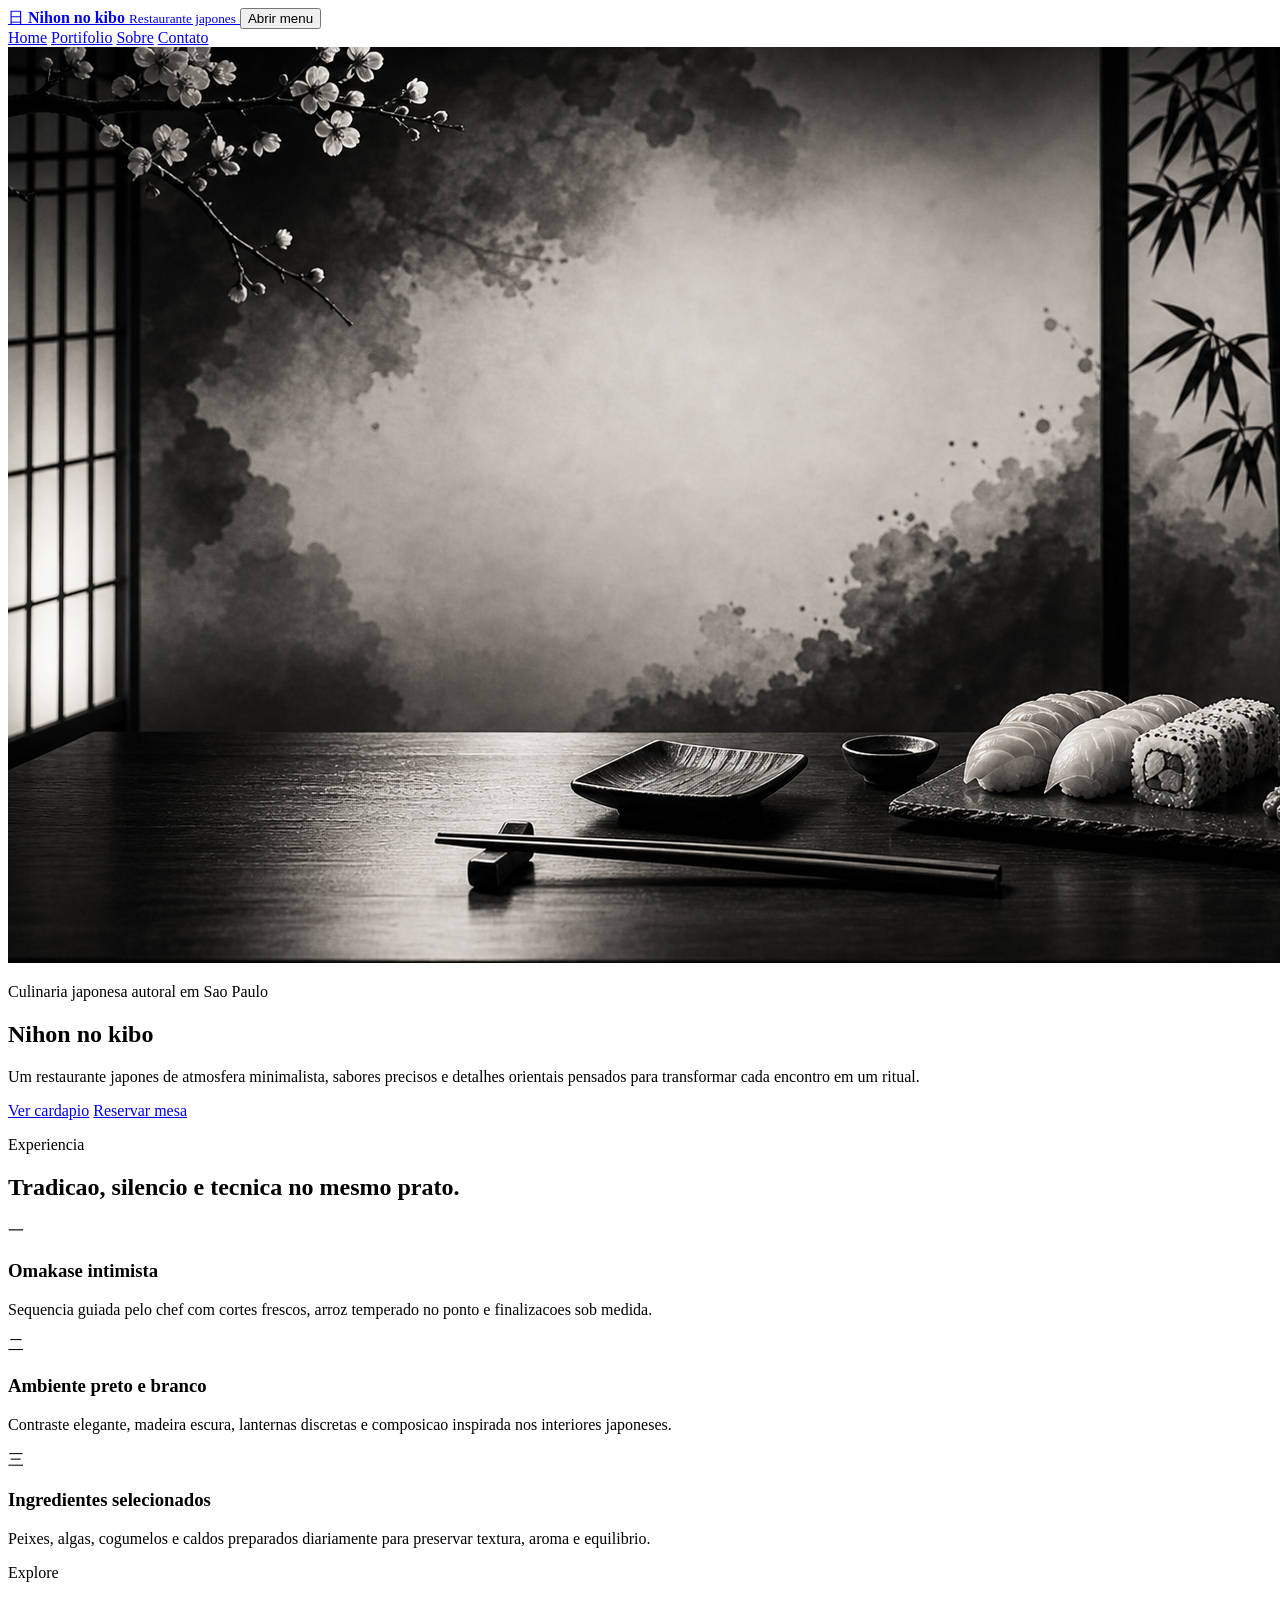
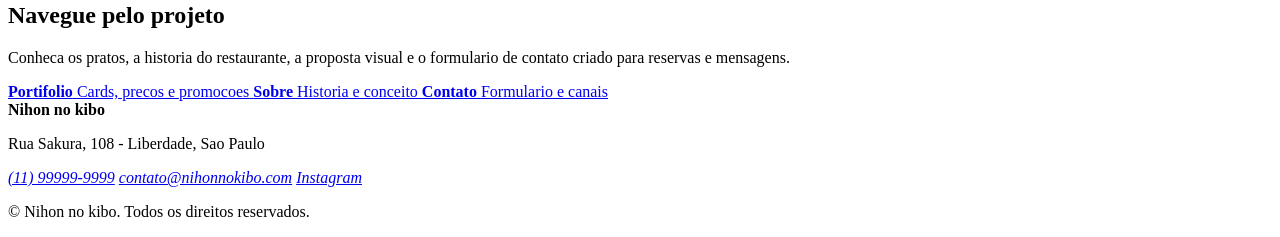
==== index.html @ 6f5127ec "feat: adiciona home semantica do restaurante" ====
<!DOCTYPE html>
<html lang="pt-BR">
<head>
  <meta charset="UTF-8">
  <meta name="viewport" content="width=device-width, initial-scale=1.0">
  <meta name="description" content="Nihon no kibo, restaurante japones com culinaria autoral, ambiente preto e branco e detalhes orientais.">
  <title>Nihon no kibo | Restaurante Japones</title>
  <link rel="preconnect" href="https://fonts.googleapis.com">
  <link rel="preconnect" href="https://fonts.gstatic.com" crossorigin>
  <link href="https://fonts.googleapis.com/css2?family=Inter:wght@400;500;600;700;800&family=Noto+Serif+JP:wght@600;700&display=swap" rel="stylesheet">
  <link rel="stylesheet" href="src/css/estilo.css">
</head>
<body>
  <header class="site-header" data-header>
    <a class="brand" href="index.html" aria-label="Pagina inicial Nihon no kibo">
      <span class="brand-mark" aria-hidden="true">日</span>
      <span>
        <strong>Nihon no kibo</strong>
        <small>Restaurante japones</small>
      </span>
    </a>

    <button class="menu-toggle" type="button" aria-expanded="false" aria-controls="primary-navigation" data-menu-toggle>
      <span class="sr-only">Abrir menu</span>
      <span></span>
      <span></span>
      <span></span>
    </button>

    <nav class="primary-nav" id="primary-navigation" aria-label="Navegacao principal" data-nav>
      <a href="index.html" data-nav-link>Home</a>
      <a href="pages/portifolio.html" data-nav-link>Portifolio</a>
      <a href="pages/sobre.html" data-nav-link>Sobre</a>
      <a href="pages/contato.html" data-nav-link>Contato</a>
    </nav>
  </header>

  <main>
    <section class="hero" aria-labelledby="hero-title">
      <img class="hero-media" src="src/assets/img/nihon-hero.png" alt="Mesa elegante de restaurante japones em preto e branco com sushi, hashi e lanternas orientais.">
      <div class="hero-overlay" aria-hidden="true"></div>
      <div class="hero-content">
        <p class="eyebrow">Culinaria japonesa autoral em Sao Paulo</p>
        <h1 id="hero-title">Nihon no kibo</h1>
        <p>Um restaurante japones de atmosfera minimalista, sabores precisos e detalhes orientais pensados para transformar cada encontro em um ritual.</p>
        <div class="hero-actions" aria-label="Acoes principais">
          <a class="button button-light" href="pages/portifolio.html">Ver cardapio</a>
          <a class="button button-outline" href="pages/contato.html">Reservar mesa</a>
        </div>
      </div>
    </section>

    <section class="section intro-section" aria-labelledby="intro-title">
      <div class="section-heading">
        <p class="eyebrow">Experiencia</p>
        <h2 id="intro-title">Tradicao, silencio e tecnica no mesmo prato.</h2>
      </div>
      <div class="feature-grid">
        <article class="feature-card">
          <span aria-hidden="true">一</span>
          <h3>Omakase intimista</h3>
          <p>Sequencia guiada pelo chef com cortes frescos, arroz temperado no ponto e finalizacoes sob medida.</p>
        </article>
        <article class="feature-card">
          <span aria-hidden="true">二</span>
          <h3>Ambiente preto e branco</h3>
          <p>Contraste elegante, madeira escura, lanternas discretas e composicao inspirada nos interiores japoneses.</p>
        </article>
        <article class="feature-card">
          <span aria-hidden="true">三</span>
          <h3>Ingredientes selecionados</h3>
          <p>Peixes, algas, cogumelos e caldos preparados diariamente para preservar textura, aroma e equilibrio.</p>
        </article>
      </div>
    </section>

    <section class="section split-section" aria-labelledby="home-navigation-title">
      <div>
        <p class="eyebrow">Explore</p>
        <h2 id="home-navigation-title">Navegue pelo projeto</h2>
        <p>Conheca os pratos, a historia do restaurante, a proposta visual e o formulario de contato criado para reservas e mensagens.</p>
      </div>
      <div class="quick-links">
        <a href="pages/portifolio.html">
          <strong>Portifolio</strong>
          <span>Cards, precos e promocoes</span>
        </a>
        <a href="pages/sobre.html">
          <strong>Sobre</strong>
          <span>Historia e conceito</span>
        </a>
        <a href="pages/contato.html">
          <strong>Contato</strong>
          <span>Formulario e canais</span>
        </a>
      </div>
    </section>
  </main>

  <footer class="site-footer">
    <div>
      <strong>Nihon no kibo</strong>
      <p>Rua Sakura, 108 - Liberdade, Sao Paulo</p>
    </div>
    <address>
      <a href="tel:+5511999999999">(11) 99999-9999</a>
      <a href="mailto:contato@nihonnokibo.com">contato@nihonnokibo.com</a>
      <a href="https://www.instagram.com/" target="_blank" rel="noreferrer">Instagram</a>
    </address>
    <p>&copy; <span data-year></span> Nihon no kibo. Todos os direitos reservados.</p>
  </footer>

  <script src="src/js/script.js"></script>
</body>
</html>
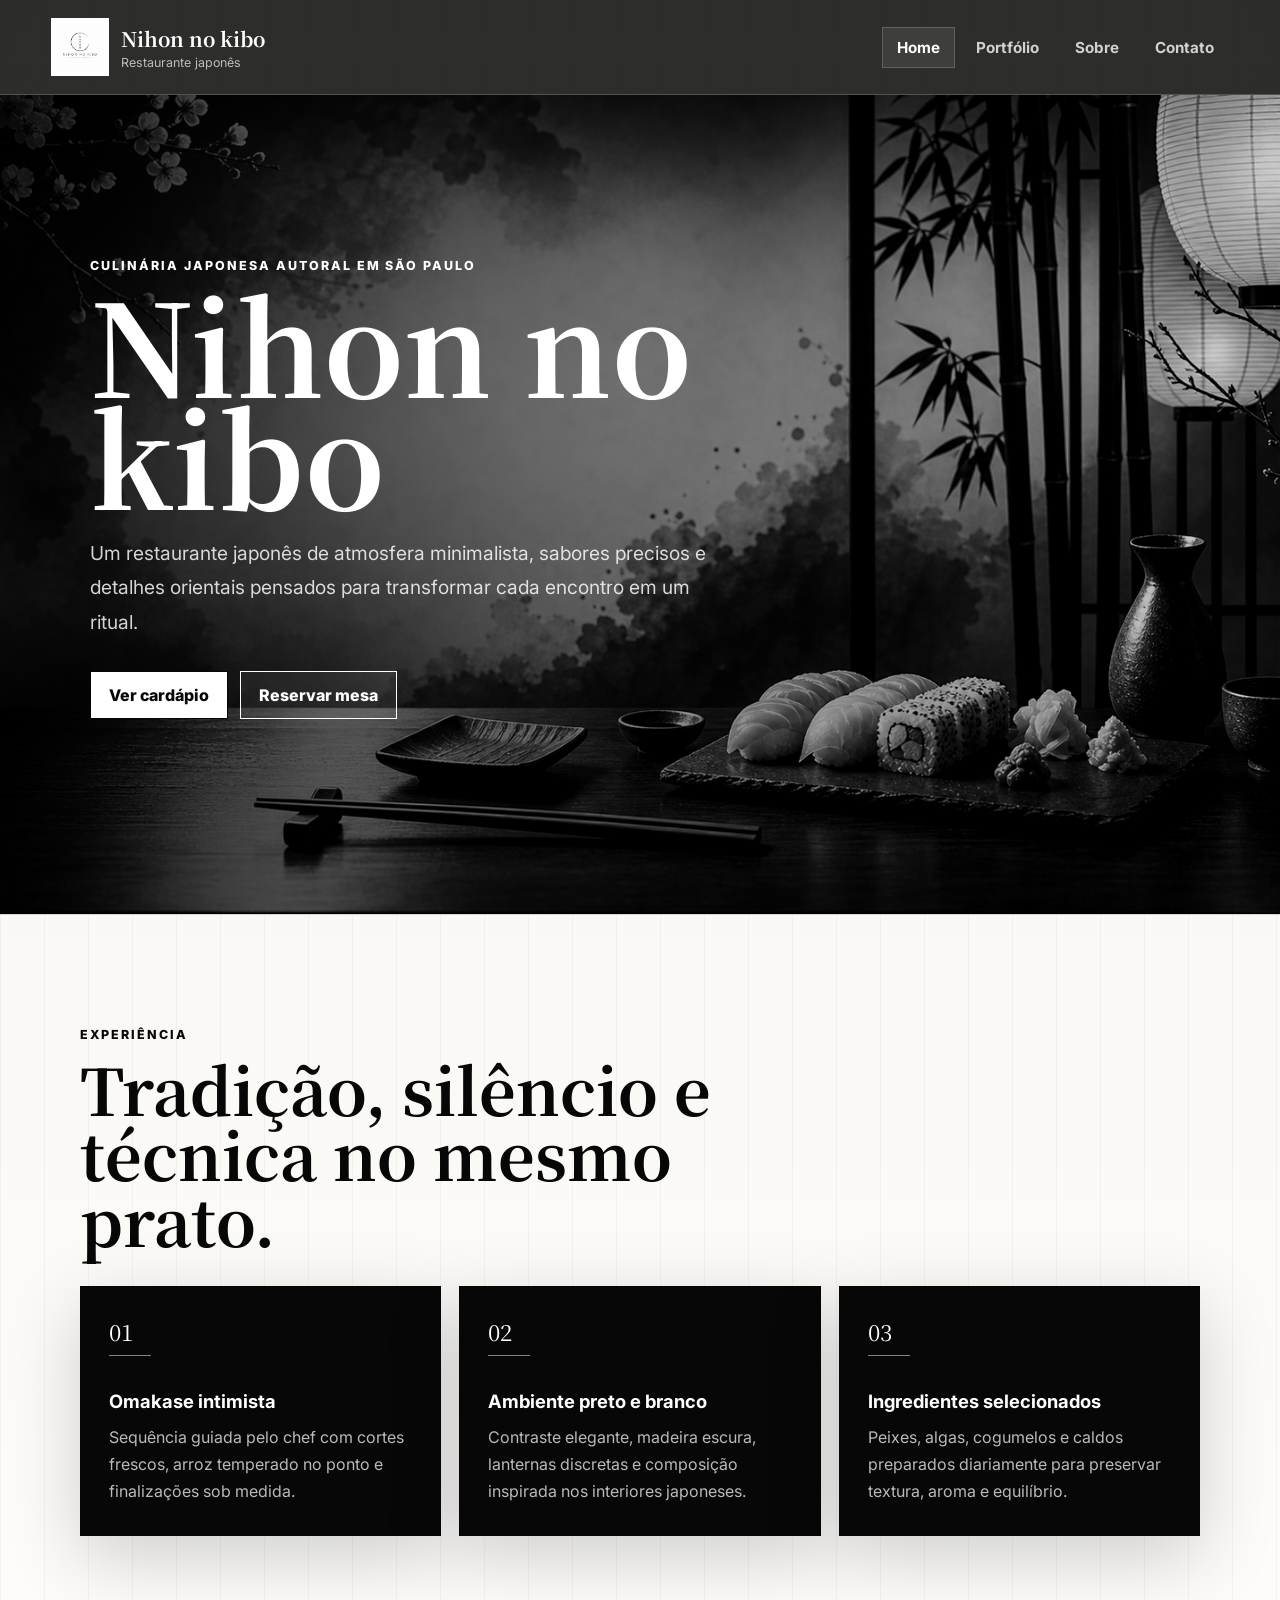
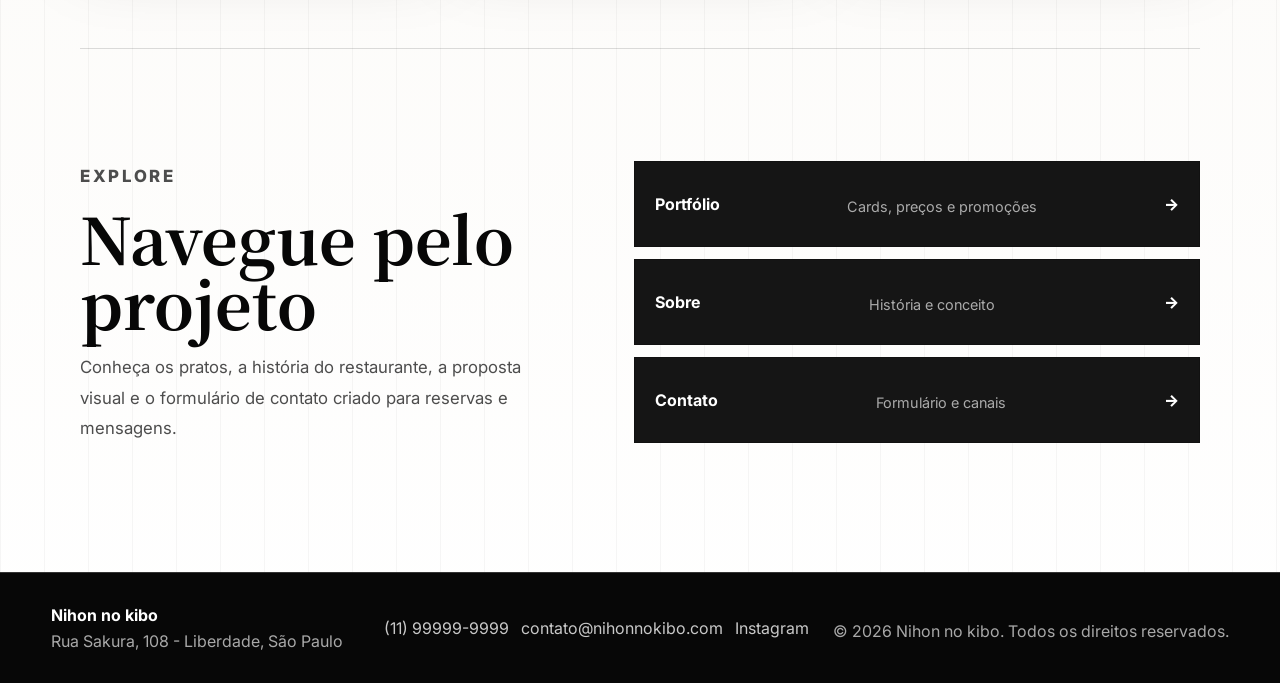
==== commit 929c8af5: "fix: corrige portugues e atualiza logo" ====
--- a/index.html
+++ b/index.html
@@ -3,8 +3,8 @@
 <head>
   <meta charset="UTF-8">
   <meta name="viewport" content="width=device-width, initial-scale=1.0">
-  <meta name="description" content="Nihon no kibo, restaurante japones com culinaria autoral, ambiente preto e branco e detalhes orientais.">
-  <title>Nihon no kibo | Restaurante Japones</title>
+  <meta name="description" content="Nihon no kibo, restaurante japonês com culinária autoral, ambiente preto e branco e detalhes orientais.">
+  <title>Nihon no kibo | Restaurante Japonês</title>
   <link rel="preconnect" href="https://fonts.googleapis.com">
   <link rel="preconnect" href="https://fonts.gstatic.com" crossorigin>
   <link href="https://fonts.googleapis.com/css2?family=Inter:wght@400;500;600;700;800&family=Noto+Serif+JP:wght@600;700&display=swap" rel="stylesheet">
@@ -12,11 +12,11 @@
 </head>
 <body>
   <header class="site-header" data-header>
-    <a class="brand" href="index.html" aria-label="Pagina inicial Nihon no kibo">
-      <span class="brand-mark" aria-hidden="true">日</span>
+    <a class="brand" href="index.html" aria-label="Página inicial Nihon no kibo">
+      <img class="brand-logo" src="src/assets/img/logo-nihon-no-kibo.png" alt="Logo do restaurante Nihon no kibo">
       <span>
         <strong>Nihon no kibo</strong>
-        <small>Restaurante japones</small>
+        <small>Restaurante japonês</small>
       </span>
     </a>
 
@@ -27,9 +27,9 @@
       <span></span>
     </button>
 
-    <nav class="primary-nav" id="primary-navigation" aria-label="Navegacao principal" data-nav>
+    <nav class="primary-nav" id="primary-navigation" aria-label="Navegação principal" data-nav>
       <a href="index.html" data-nav-link>Home</a>
-      <a href="pages/portifolio.html" data-nav-link>Portifolio</a>
+      <a href="pages/portifolio.html" data-nav-link>Portfólio</a>
       <a href="pages/sobre.html" data-nav-link>Sobre</a>
       <a href="pages/contato.html" data-nav-link>Contato</a>
     </nav>
@@ -37,14 +37,14 @@
 
   <main>
     <section class="hero" aria-labelledby="hero-title">
-      <img class="hero-media" src="src/assets/img/nihon-hero.png" alt="Mesa elegante de restaurante japones em preto e branco com sushi, hashi e lanternas orientais.">
+      <img class="hero-media" src="src/assets/img/nihon-hero.png" alt="Mesa elegante de restaurante japonês em preto e branco com sushi, hashi e lanternas orientais.">
       <div class="hero-overlay" aria-hidden="true"></div>
       <div class="hero-content">
-        <p class="eyebrow">Culinaria japonesa autoral em Sao Paulo</p>
+        <p class="eyebrow">Culinária japonesa autoral em São Paulo</p>
         <h1 id="hero-title">Nihon no kibo</h1>
-        <p>Um restaurante japones de atmosfera minimalista, sabores precisos e detalhes orientais pensados para transformar cada encontro em um ritual.</p>
-        <div class="hero-actions" aria-label="Acoes principais">
-          <a class="button button-light" href="pages/portifolio.html">Ver cardapio</a>
+        <p>Um restaurante japonês de atmosfera minimalista, sabores precisos e detalhes orientais pensados para transformar cada encontro em um ritual.</p>
+        <div class="hero-actions" aria-label="Ações principais">
+          <a class="button button-light" href="pages/portifolio.html">Ver cardápio</a>
           <a class="button button-outline" href="pages/contato.html">Reservar mesa</a>
         </div>
       </div>
@@ -52,24 +52,24 @@
 
     <section class="section intro-section" aria-labelledby="intro-title">
       <div class="section-heading">
-        <p class="eyebrow">Experiencia</p>
-        <h2 id="intro-title">Tradicao, silencio e tecnica no mesmo prato.</h2>
+        <p class="eyebrow">Experiência</p>
+        <h2 id="intro-title">Tradição, silêncio e técnica no mesmo prato.</h2>
       </div>
       <div class="feature-grid">
         <article class="feature-card">
-          <span aria-hidden="true">一</span>
+          <span aria-hidden="true">01</span>
           <h3>Omakase intimista</h3>
-          <p>Sequencia guiada pelo chef com cortes frescos, arroz temperado no ponto e finalizacoes sob medida.</p>
+          <p>Sequência guiada pelo chef com cortes frescos, arroz temperado no ponto e finalizações sob medida.</p>
         </article>
         <article class="feature-card">
-          <span aria-hidden="true">二</span>
+          <span aria-hidden="true">02</span>
           <h3>Ambiente preto e branco</h3>
-          <p>Contraste elegante, madeira escura, lanternas discretas e composicao inspirada nos interiores japoneses.</p>
+          <p>Contraste elegante, madeira escura, lanternas discretas e composição inspirada nos interiores japoneses.</p>
         </article>
         <article class="feature-card">
-          <span aria-hidden="true">三</span>
+          <span aria-hidden="true">03</span>
           <h3>Ingredientes selecionados</h3>
-          <p>Peixes, algas, cogumelos e caldos preparados diariamente para preservar textura, aroma e equilibrio.</p>
+          <p>Peixes, algas, cogumelos e caldos preparados diariamente para preservar textura, aroma e equilíbrio.</p>
         </article>
       </div>
     </section>
@@ -78,20 +78,20 @@
       <div>
         <p class="eyebrow">Explore</p>
         <h2 id="home-navigation-title">Navegue pelo projeto</h2>
-        <p>Conheca os pratos, a historia do restaurante, a proposta visual e o formulario de contato criado para reservas e mensagens.</p>
+        <p>Conheça os pratos, a história do restaurante, a proposta visual e o formulário de contato criado para reservas e mensagens.</p>
       </div>
       <div class="quick-links">
         <a href="pages/portifolio.html">
-          <strong>Portifolio</strong>
-          <span>Cards, precos e promocoes</span>
+          <strong>Portfólio</strong>
+          <span>Cards, preços e promoções</span>
         </a>
         <a href="pages/sobre.html">
           <strong>Sobre</strong>
-          <span>Historia e conceito</span>
+          <span>História e conceito</span>
         </a>
         <a href="pages/contato.html">
           <strong>Contato</strong>
-          <span>Formulario e canais</span>
+          <span>Formulário e canais</span>
         </a>
       </div>
     </section>
@@ -100,7 +100,7 @@
   <footer class="site-footer">
     <div>
       <strong>Nihon no kibo</strong>
-      <p>Rua Sakura, 108 - Liberdade, Sao Paulo</p>
+      <p>Rua Sakura, 108 - Liberdade, São Paulo</p>
     </div>
     <address>
       <a href="tel:+5511999999999">(11) 99999-9999</a>
--- a/src/css/estilo.css
+++ b/src/css/estilo.css
@@ -0,0 +1,735 @@
+:root {
+  --color-ink: #070707;
+  --color-charcoal: #151515;
+  --color-paper: #f7f4ee;
+  --color-white: #ffffff;
+  --color-muted: #767676;
+  --color-line: rgba(255, 255, 255, 0.18);
+  --color-line-dark: rgba(7, 7, 7, 0.14);
+  --shadow-soft: 0 22px 70px rgba(0, 0, 0, 0.18);
+  --max-width: 1120px;
+}
+
+* {
+  box-sizing: border-box;
+}
+
+html {
+  scroll-behavior: smooth;
+}
+
+body {
+  margin: 0;
+  min-height: 100vh;
+  font-family: "Inter", Arial, sans-serif;
+  color: var(--color-ink);
+  background:
+    linear-gradient(90deg, rgba(7, 7, 7, 0.035) 1px, transparent 1px),
+    linear-gradient(var(--color-paper), var(--color-white));
+  background-size: 44px 44px, auto;
+}
+
+body.menu-open {
+  overflow: hidden;
+}
+
+img {
+  display: block;
+  max-width: 100%;
+}
+
+a {
+  color: inherit;
+  text-decoration: none;
+}
+
+.sr-only {
+  position: absolute;
+  width: 1px;
+  height: 1px;
+  padding: 0;
+  margin: -1px;
+  overflow: hidden;
+  clip: rect(0, 0, 0, 0);
+  white-space: nowrap;
+  border: 0;
+}
+
+.site-header {
+  position: sticky;
+  top: 0;
+  z-index: 20;
+  display: flex;
+  align-items: center;
+  justify-content: space-between;
+  gap: 24px;
+  width: 100%;
+  padding: 18px clamp(18px, 4vw, 56px);
+  color: var(--color-white);
+  background: rgba(7, 7, 7, 0.84);
+  border-bottom: 1px solid var(--color-line);
+  backdrop-filter: blur(18px);
+}
+
+.brand {
+  display: inline-flex;
+  align-items: center;
+  gap: 12px;
+  min-width: 0;
+}
+
+.brand-logo {
+  width: 58px;
+  height: 58px;
+  object-fit: contain;
+  padding: 4px;
+  background: var(--color-white);
+  border: 1px solid var(--color-white);
+}
+
+.brand-mark {
+  display: grid;
+  place-items: center;
+  width: 42px;
+  aspect-ratio: 1;
+  font-family: "Noto Serif JP", serif;
+  font-size: 1.4rem;
+  color: var(--color-ink);
+  background: var(--color-white);
+  border: 1px solid var(--color-white);
+}
+
+.brand strong,
+.brand small {
+  display: block;
+}
+
+.brand strong {
+  font-family: "Noto Serif JP", serif;
+  font-size: clamp(1.05rem, 2vw, 1.25rem);
+  letter-spacing: 0;
+}
+
+.brand small {
+  margin-top: 2px;
+  color: rgba(255, 255, 255, 0.68);
+  font-size: 0.78rem;
+}
+
+.primary-nav {
+  display: flex;
+  align-items: center;
+  gap: 6px;
+}
+
+.primary-nav a {
+  padding: 10px 14px;
+  border: 1px solid transparent;
+  font-size: 0.95rem;
+  font-weight: 700;
+  color: rgba(255, 255, 255, 0.78);
+  transition: color 180ms ease, border-color 180ms ease, background 180ms ease;
+}
+
+.primary-nav a:hover,
+.primary-nav a.is-active {
+  color: var(--color-white);
+  background: rgba(255, 255, 255, 0.08);
+  border-color: var(--color-line);
+}
+
+.menu-toggle {
+  display: none;
+  width: 44px;
+  aspect-ratio: 1;
+  padding: 10px;
+  border: 1px solid var(--color-line);
+  color: var(--color-white);
+  background: transparent;
+  cursor: pointer;
+}
+
+.menu-toggle span:not(.sr-only) {
+  display: block;
+  width: 100%;
+  height: 2px;
+  margin: 5px 0;
+  background: currentColor;
+}
+
+.hero {
+  position: relative;
+  display: grid;
+  min-height: calc(100vh - 80px);
+  overflow: hidden;
+  color: var(--color-white);
+  border-bottom: 1px solid var(--color-line-dark);
+}
+
+.hero-media,
+.hero-overlay {
+  position: absolute;
+  inset: 0;
+  width: 100%;
+  height: 100%;
+}
+
+.hero-media {
+  object-fit: cover;
+  filter: grayscale(1) contrast(1.08);
+}
+
+.hero-overlay {
+  background:
+    linear-gradient(90deg, rgba(0, 0, 0, 0.84), rgba(0, 0, 0, 0.46), rgba(0, 0, 0, 0.18)),
+    radial-gradient(circle at 24% 28%, rgba(255, 255, 255, 0.13), transparent 28%);
+}
+
+.hero-content {
+  position: relative;
+  align-self: center;
+  width: min(680px, calc(100% - 36px));
+  margin-left: clamp(18px, 7vw, 92px);
+  padding: 96px 0 128px;
+}
+
+.eyebrow {
+  margin: 0 0 14px;
+  font-size: 0.78rem;
+  font-weight: 800;
+  letter-spacing: 0.16em;
+  text-transform: uppercase;
+}
+
+.hero h1,
+.section-heading h1,
+.section-heading h2,
+.split-section h2 {
+  margin: 0;
+  font-family: "Noto Serif JP", serif;
+  letter-spacing: 0;
+}
+
+.hero h1 {
+  max-width: 9ch;
+  font-size: clamp(3.8rem, 10vw, 8.4rem);
+  line-height: 0.88;
+}
+
+.hero p:not(.eyebrow) {
+  max-width: 620px;
+  margin: 24px 0 0;
+  color: rgba(255, 255, 255, 0.82);
+  font-size: clamp(1rem, 2vw, 1.2rem);
+  line-height: 1.8;
+}
+
+.hero-actions {
+  display: flex;
+  flex-wrap: wrap;
+  gap: 12px;
+  margin-top: 32px;
+}
+
+.button {
+  display: inline-flex;
+  align-items: center;
+  justify-content: center;
+  min-height: 48px;
+  padding: 0 18px;
+  border: 1px solid currentColor;
+  font-weight: 800;
+  transition: transform 180ms ease, background 180ms ease, color 180ms ease;
+}
+
+.button:hover {
+  transform: translateY(-2px);
+}
+
+.button-light {
+  color: var(--color-ink);
+  background: var(--color-white);
+}
+
+.button-outline {
+  color: var(--color-white);
+  background: rgba(255, 255, 255, 0.06);
+}
+
+.section {
+  width: min(var(--max-width), calc(100% - 36px));
+  margin: 0 auto;
+  padding: clamp(64px, 9vw, 112px) 0;
+}
+
+.page-hero {
+  width: min(var(--max-width), calc(100% - 36px));
+  margin: 0 auto;
+  padding: clamp(76px, 10vw, 128px) 0 clamp(42px, 7vw, 86px);
+  border-bottom: 1px solid var(--color-line-dark);
+}
+
+.page-hero h1 {
+  max-width: 920px;
+  margin: 0;
+  font-family: "Noto Serif JP", serif;
+  font-size: clamp(2.6rem, 7vw, 6rem);
+  line-height: 0.98;
+  letter-spacing: 0;
+}
+
+.page-hero p:not(.eyebrow) {
+  max-width: 720px;
+  margin: 24px 0 0;
+  color: #4d4d4d;
+  font-size: 1.08rem;
+  line-height: 1.8;
+}
+
+.section-heading {
+  max-width: 720px;
+  margin-bottom: 34px;
+}
+
+.section-heading h1,
+.section-heading h2,
+.split-section h2 {
+  font-size: clamp(2.1rem, 5vw, 4.4rem);
+  line-height: 1.02;
+}
+
+.section-heading p:not(.eyebrow),
+.split-section p {
+  color: #4d4d4d;
+  font-size: 1.05rem;
+  line-height: 1.8;
+}
+
+.feature-grid {
+  display: grid;
+  grid-template-columns: repeat(3, minmax(0, 1fr));
+  gap: 18px;
+}
+
+.feature-card {
+  min-height: 250px;
+  padding: 28px;
+  background: var(--color-ink);
+  color: var(--color-white);
+  border: 1px solid rgba(7, 7, 7, 0.22);
+  box-shadow: var(--shadow-soft);
+}
+
+.feature-card span {
+  display: block;
+  width: 42px;
+  margin-bottom: 34px;
+  padding-bottom: 8px;
+  border-bottom: 1px solid rgba(255, 255, 255, 0.5);
+  font-family: "Noto Serif JP", serif;
+  font-size: 1.4rem;
+}
+
+.feature-card h3,
+.menu-card h3,
+.story-card h3 {
+  margin: 0 0 12px;
+  font-size: 1.15rem;
+}
+
+.feature-card p,
+.menu-card p,
+.story-card p {
+  margin: 0;
+  color: rgba(255, 255, 255, 0.72);
+  line-height: 1.7;
+}
+
+.split-section {
+  display: grid;
+  grid-template-columns: minmax(0, 0.85fr) minmax(280px, 1fr);
+  gap: clamp(28px, 6vw, 72px);
+  align-items: start;
+  border-top: 1px solid var(--color-line-dark);
+}
+
+.quick-links {
+  display: grid;
+  gap: 12px;
+}
+
+.quick-links a {
+  display: flex;
+  align-items: center;
+  justify-content: space-between;
+  gap: 18px;
+  min-height: 86px;
+  padding: 20px;
+  color: var(--color-white);
+  background: var(--color-charcoal);
+  border: 1px solid rgba(7, 7, 7, 0.22);
+}
+
+.quick-links a::after {
+  content: "->";
+  font-weight: 800;
+}
+
+.quick-links span {
+  display: block;
+  margin-top: 5px;
+  color: rgba(255, 255, 255, 0.64);
+  font-size: 0.9rem;
+}
+
+.menu-grid {
+  display: grid;
+  grid-template-columns: repeat(4, minmax(0, 1fr));
+  gap: 16px;
+}
+
+.menu-card {
+  display: flex;
+  flex-direction: column;
+  min-height: 340px;
+  padding: 24px;
+  color: var(--color-white);
+  background: var(--color-charcoal);
+  border: 1px solid var(--color-line-dark);
+}
+
+.menu-card:nth-child(even) {
+  color: var(--color-ink);
+  background: var(--color-white);
+}
+
+.menu-card:nth-child(even) p {
+  color: #565656;
+}
+
+.menu-card-symbol {
+  display: grid;
+  place-items: center;
+  width: 56px;
+  aspect-ratio: 1;
+  margin-bottom: 42px;
+  font-family: "Noto Serif JP", serif;
+  font-size: 1.65rem;
+  border: 1px solid currentColor;
+}
+
+.menu-card strong {
+  margin-top: auto;
+  padding-top: 24px;
+  font-size: 1.45rem;
+}
+
+.table-section {
+  border-top: 1px solid var(--color-line-dark);
+}
+
+.table-wrapper {
+  overflow-x: auto;
+  background: var(--color-white);
+  border: 1px solid var(--color-line-dark);
+  box-shadow: var(--shadow-soft);
+}
+
+table {
+  width: 100%;
+  min-width: 760px;
+  border-collapse: collapse;
+}
+
+caption {
+  padding: 18px;
+  text-align: left;
+  font-weight: 800;
+  color: var(--color-white);
+  background: var(--color-ink);
+}
+
+th,
+td {
+  padding: 18px;
+  text-align: left;
+  border-bottom: 1px solid var(--color-line-dark);
+}
+
+th {
+  color: var(--color-white);
+  background: var(--color-charcoal);
+  font-size: 0.8rem;
+  letter-spacing: 0.12em;
+  text-transform: uppercase;
+}
+
+tbody tr:hover {
+  background: #f2eee5;
+}
+
+td:last-child {
+  font-weight: 800;
+  white-space: nowrap;
+}
+
+.story-layout {
+  display: grid;
+  grid-template-columns: minmax(0, 0.9fr) minmax(280px, 1fr);
+  gap: clamp(28px, 7vw, 86px);
+  align-items: start;
+}
+
+.story-copy {
+  padding-left: clamp(0px, 4vw, 42px);
+  border-left: 1px solid var(--color-line-dark);
+}
+
+.story-copy p {
+  margin: 0 0 22px;
+  color: #444;
+  font-size: 1.06rem;
+  line-height: 1.9;
+}
+
+.story-copy p:last-child {
+  margin-bottom: 0;
+}
+
+.values-section {
+  border-top: 1px solid var(--color-line-dark);
+}
+
+.story-grid {
+  display: grid;
+  grid-template-columns: repeat(3, minmax(0, 1fr));
+  gap: 16px;
+}
+
+.story-card {
+  min-height: 230px;
+  padding: 26px;
+  color: var(--color-white);
+  background:
+    linear-gradient(135deg, rgba(255, 255, 255, 0.08), transparent 34%),
+    var(--color-ink);
+  border: 1px solid var(--color-line-dark);
+}
+
+.story-card h3::before {
+  content: "";
+  display: block;
+  width: 44px;
+  height: 2px;
+  margin-bottom: 22px;
+  background: currentColor;
+}
+
+.contact-layout {
+  display: grid;
+  grid-template-columns: minmax(260px, 0.75fr) minmax(320px, 1fr);
+  gap: clamp(20px, 5vw, 56px);
+  align-items: start;
+}
+
+.contact-panel,
+.contact-form {
+  padding: clamp(24px, 4vw, 38px);
+  border: 1px solid var(--color-line-dark);
+}
+
+.contact-panel {
+  color: var(--color-white);
+  background: var(--color-ink);
+  box-shadow: var(--shadow-soft);
+}
+
+.contact-panel h2,
+.contact-form h2 {
+  margin: 0 0 24px;
+  font-family: "Noto Serif JP", serif;
+  font-size: clamp(1.9rem, 4vw, 3.2rem);
+  line-height: 1.05;
+}
+
+.contact-list {
+  display: grid;
+  gap: 18px;
+  padding: 0;
+  margin: 0;
+  list-style: none;
+}
+
+.contact-list li {
+  padding-top: 18px;
+  border-top: 1px solid rgba(255, 255, 255, 0.2);
+}
+
+.contact-list strong,
+.contact-list a,
+.contact-list span {
+  display: block;
+}
+
+.contact-list strong {
+  margin-bottom: 6px;
+  font-size: 0.8rem;
+  letter-spacing: 0.12em;
+  text-transform: uppercase;
+}
+
+.contact-list a,
+.contact-list span {
+  color: rgba(255, 255, 255, 0.72);
+  line-height: 1.6;
+}
+
+.contact-form {
+  display: grid;
+  gap: 12px;
+  background: var(--color-white);
+}
+
+.contact-form label {
+  font-weight: 800;
+}
+
+.contact-form input,
+.contact-form textarea {
+  width: 100%;
+  padding: 15px 16px;
+  border: 1px solid var(--color-line-dark);
+  border-radius: 0;
+  color: var(--color-ink);
+  background: #fbfaf6;
+  font: inherit;
+}
+
+.contact-form input:focus,
+.contact-form textarea:focus {
+  outline: 3px solid rgba(7, 7, 7, 0.18);
+  border-color: var(--color-ink);
+}
+
+.form-button {
+  width: fit-content;
+  margin-top: 8px;
+  color: var(--color-white);
+  background: var(--color-ink);
+}
+
+.form-message {
+  min-height: 24px;
+  margin: 0;
+  color: #3f3f3f;
+  font-weight: 700;
+  line-height: 1.5;
+}
+
+.site-footer {
+  display: grid;
+  grid-template-columns: 1fr auto auto;
+  gap: 24px;
+  align-items: center;
+  padding: 32px clamp(18px, 4vw, 56px);
+  color: var(--color-white);
+  background: var(--color-ink);
+  border-top: 1px solid var(--color-line);
+}
+
+.site-footer p {
+  margin: 6px 0 0;
+  color: rgba(255, 255, 255, 0.65);
+}
+
+.site-footer address {
+  display: flex;
+  flex-wrap: wrap;
+  gap: 12px;
+  font-style: normal;
+}
+
+.site-footer a {
+  color: rgba(255, 255, 255, 0.78);
+}
+
+@media (max-width: 820px) {
+  .menu-toggle {
+    display: block;
+  }
+
+  .primary-nav {
+    position: fixed;
+    inset: 79px 0 auto 0;
+    display: grid;
+    padding: 18px;
+    background: rgba(7, 7, 7, 0.98);
+    border-bottom: 1px solid var(--color-line);
+    transform: translateY(-120%);
+    transition: transform 220ms ease;
+  }
+
+  .primary-nav.is-open {
+    transform: translateY(0);
+  }
+
+  .primary-nav a {
+    min-height: 52px;
+  }
+
+  .hero {
+    min-height: 760px;
+  }
+
+  .hero-content {
+    width: min(100% - 36px, 620px);
+    margin-inline: auto;
+  }
+
+  .feature-grid,
+  .menu-grid,
+  .story-layout,
+  .story-grid,
+  .contact-layout,
+  .split-section,
+  .site-footer {
+    grid-template-columns: 1fr;
+  }
+
+  .story-copy {
+    padding-left: 0;
+    border-left: 0;
+  }
+
+  .site-footer {
+    align-items: start;
+  }
+}
+
+@media (max-width: 520px) {
+  .site-header {
+    padding-inline: 14px;
+  }
+
+  .brand small {
+    display: none;
+  }
+
+  .brand-logo {
+    width: 48px;
+    height: 48px;
+  }
+
+  .hero {
+    min-height: 700px;
+  }
+
+  .hero-actions,
+  .hero-actions .button {
+    width: 100%;
+  }
+
+  .section {
+    width: min(100% - 28px, var(--max-width));
+  }
+}
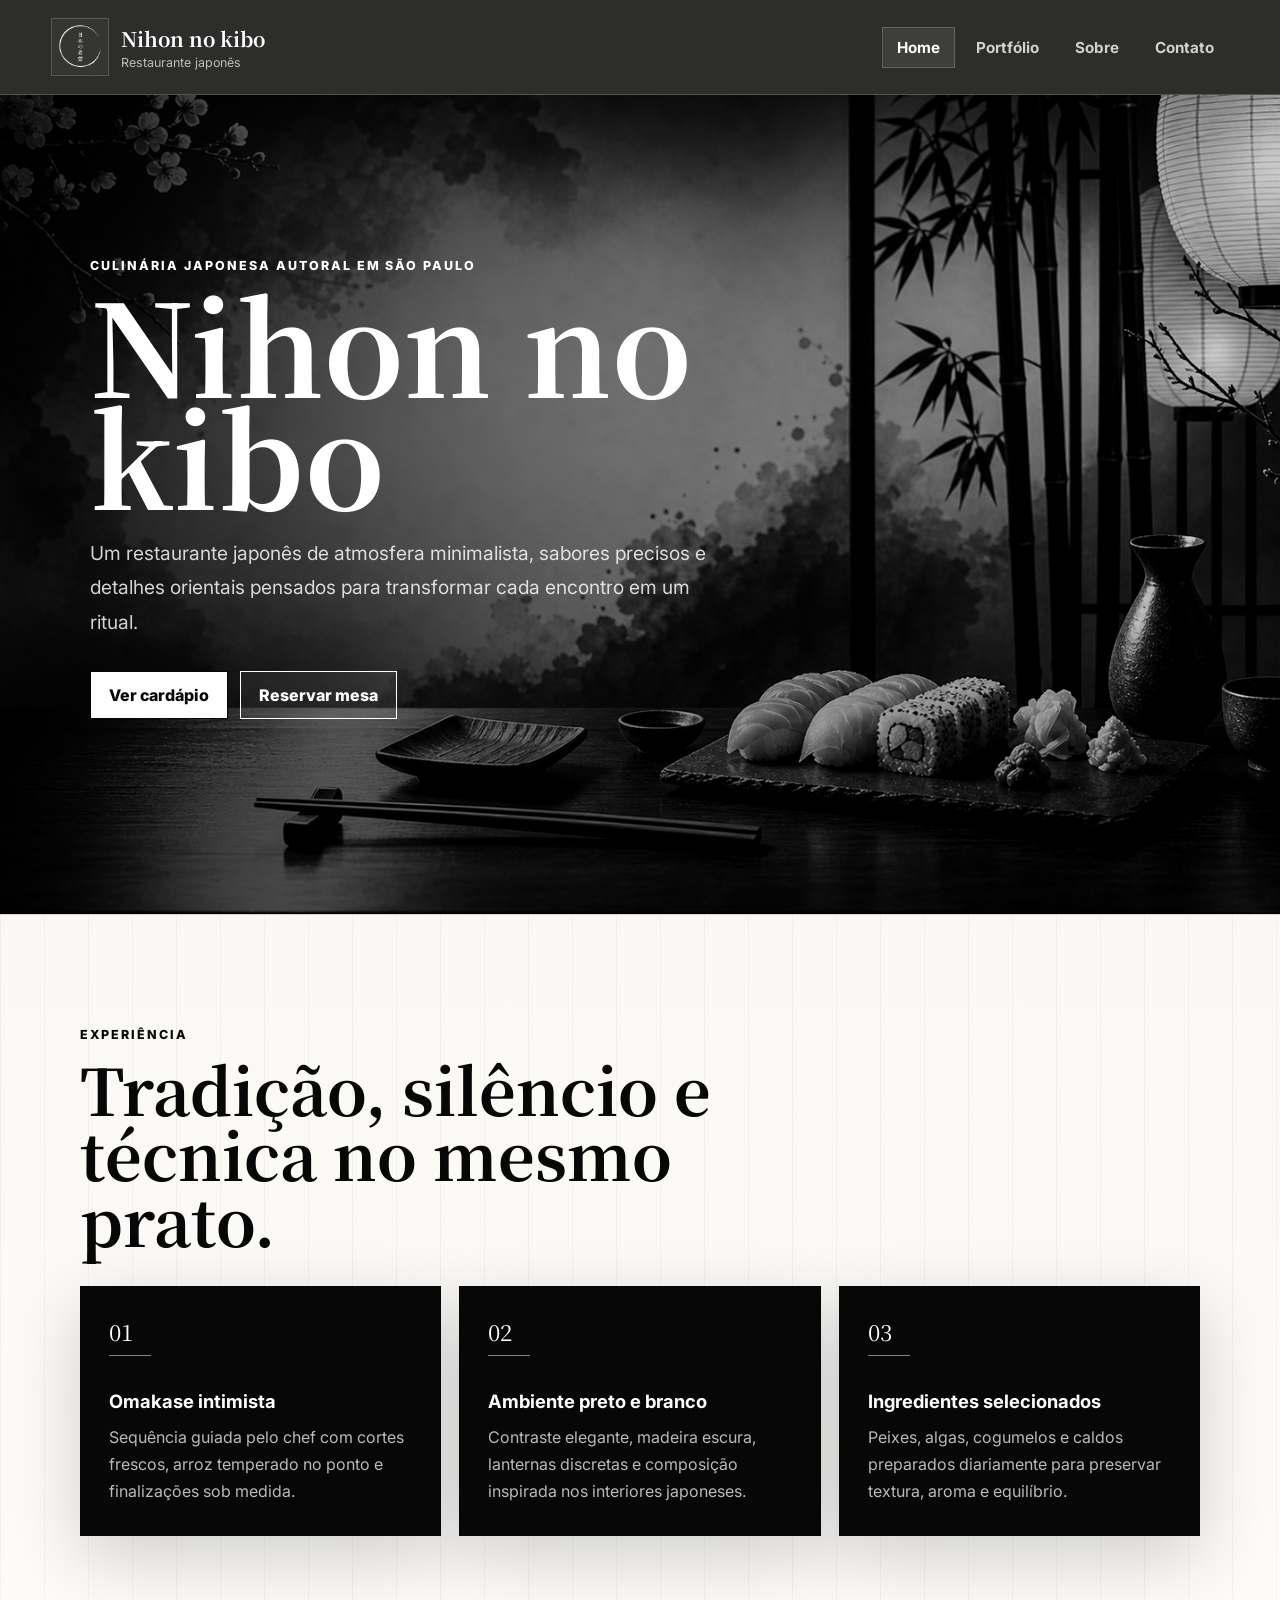
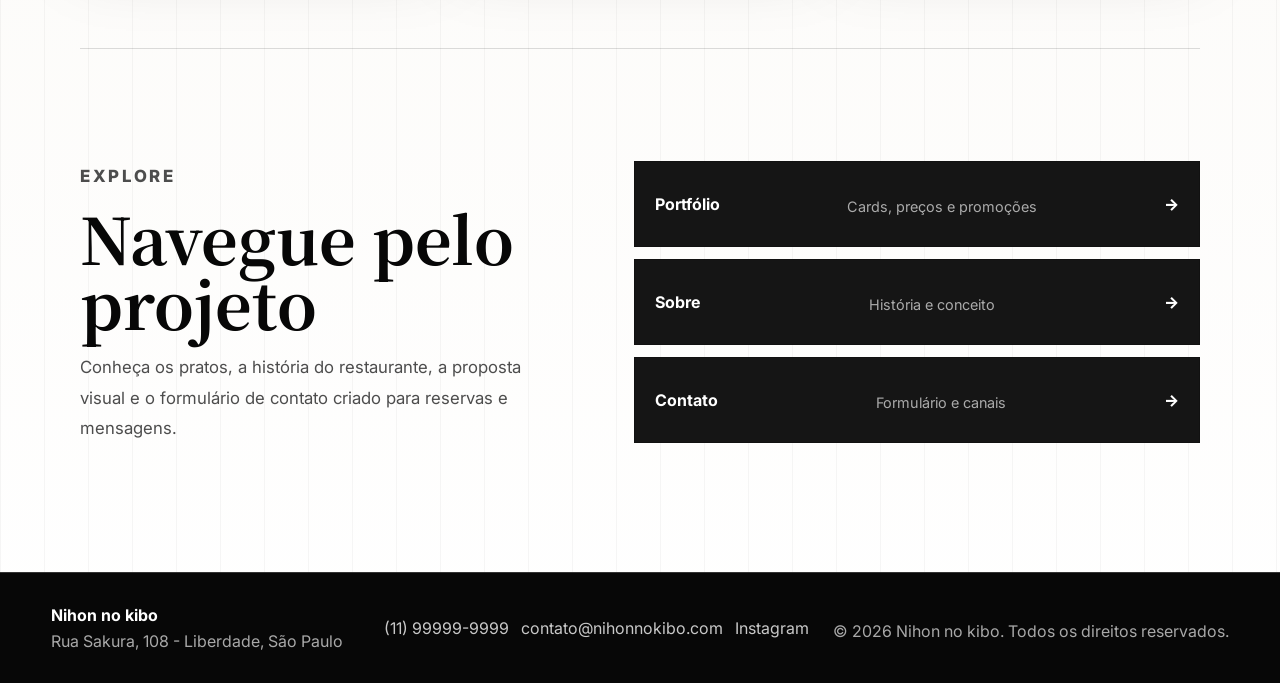
==== commit fe5d6eef: "style: aplica logo branca no header" ====
--- a/index.html
+++ b/index.html
@@ -13,7 +13,7 @@
 <body>
   <header class="site-header" data-header>
     <a class="brand" href="index.html" aria-label="Página inicial Nihon no kibo">
-      <img class="brand-logo" src="src/assets/img/logo-nihon-no-kibo.png" alt="Logo do restaurante Nihon no kibo">
+      <img class="brand-logo" src="src/assets/img/logo-nihon-no-kibo-mark-white.png" alt="Logo do restaurante Nihon no kibo">
       <span>
         <strong>Nihon no kibo</strong>
         <small>Restaurante japonês</small>
--- a/src/css/estilo.css
+++ b/src/css/estilo.css
@@ -83,8 +83,8 @@
   height: 58px;
   object-fit: contain;
   padding: 4px;
-  background: var(--color-white);
-  border: 1px solid var(--color-white);
+  background: rgba(255, 255, 255, 0.04);
+  border: 1px solid var(--color-line);
 }
 
 .brand-mark {
